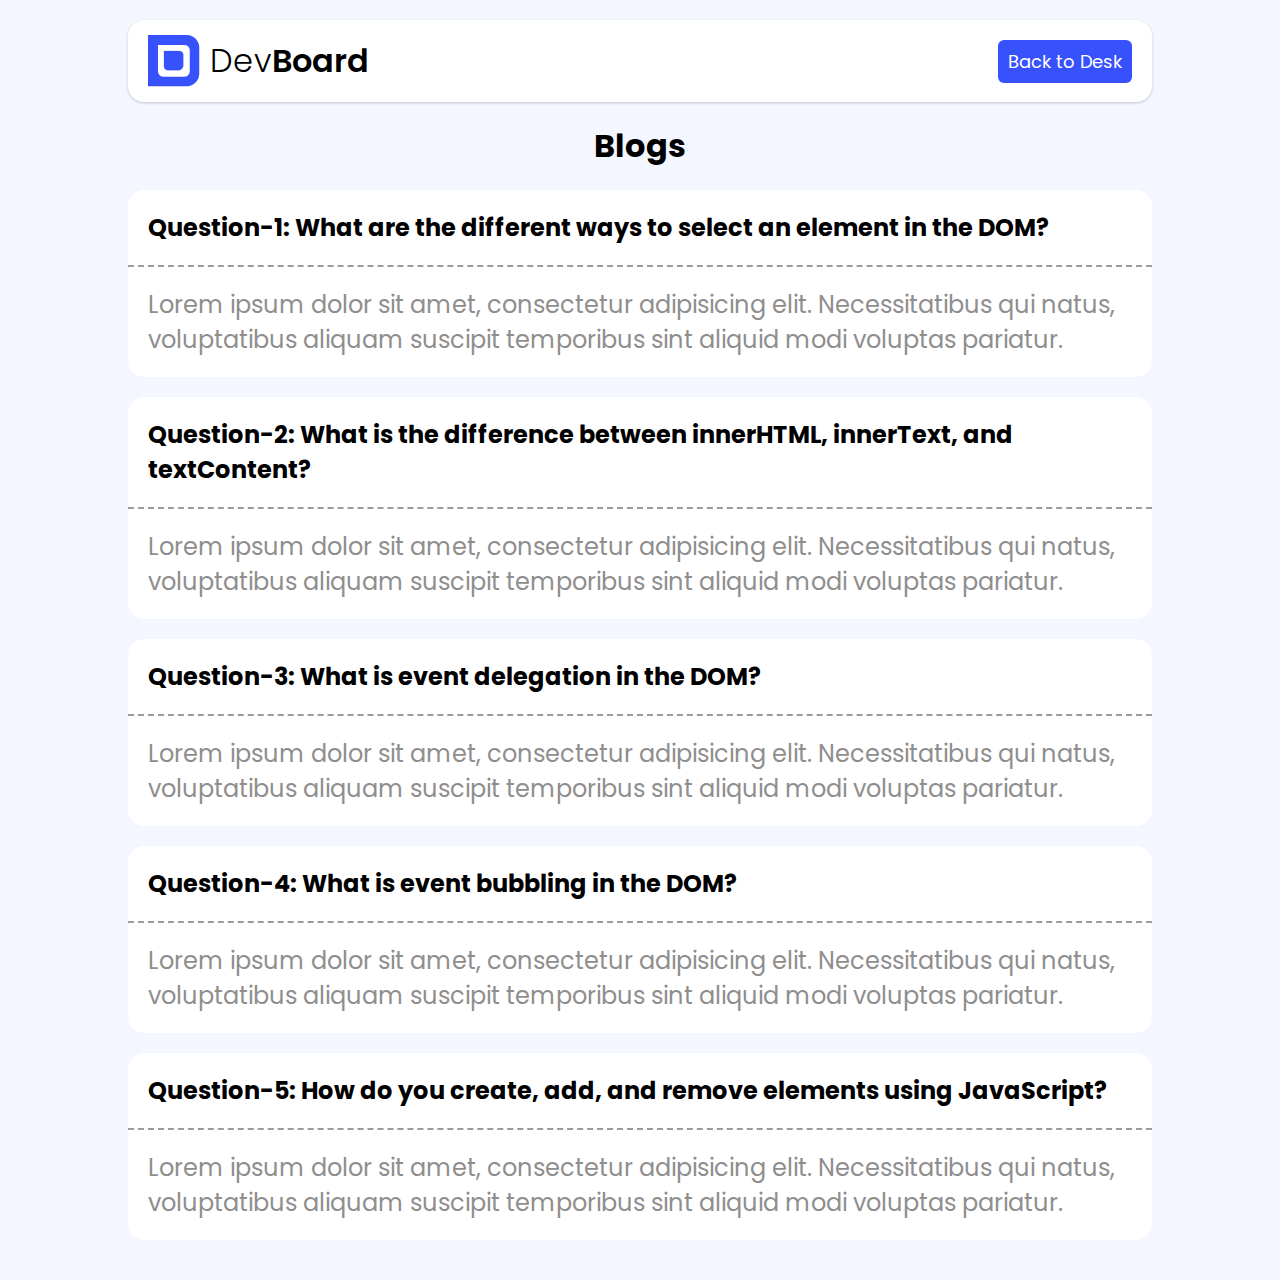
==== blog.html @ c744990e "some New" ====
<!DOCTYPE html>
<html lang="en">
<head>
    <meta charset="UTF-8">
    <meta name="viewport" content="width=device-width, initial-scale=1.0">
    <title>Dev Blogs</title>

    <!-- ___________Css-Link__________ -->
    <link rel="stylesheet" href="./styleSheets/blog.style.css">

    <!-- _____________fav-Icon____________ -->
     <link rel="shortcut icon" href="./assets/logo.png" type="image/x-icon">
</head>
<body>

    <div class="body-content">
        <!-- _________________Header_________________ -->

        <header class="head-contetn">
            <div class="logo">
                <img src="./assets/logo.png" alt="">
                <h1 class="text-logo">Dev<span class="bold-logo">Board</span></h1>
            </div>

            <div class="right-content">
                <button id="backBtn" class="back-btn" type="button">Back to Desk</button>
            </div>
        </header>

        <!-- _______________main______________ -->

        <main>
            <h1 class="main-heading">Blogs</h1>
            <div class="questions">
                <div class="qbox qbox-1">
                    <div class="question">
                        <h2>Question-1: What are the different ways to select an element in the DOM?</h2>
                    </div>
                    <div class="answer">
                        <p class="answer-text">Lorem ipsum dolor sit amet, consectetur adipisicing elit. Necessitatibus qui natus, voluptatibus aliquam suscipit temporibus sint aliquid modi voluptas pariatur.</p>
                    </div>
                </div>

                <div class="qbox qbox-2">
                    <div class="question">
                        <h2>Question-2: What is the difference between innerHTML, innerText, and textContent?</h2>
                    </div>
                    <div class="answer">
                        <p class="answer-text">Lorem ipsum dolor sit amet, consectetur adipisicing elit. Necessitatibus qui natus, voluptatibus aliquam suscipit temporibus sint aliquid modi voluptas pariatur.</p>
                    </div>
                </div>

                <div class="qbox qbox-3">
                    <div class="question">
                        <h2>Question-3: What is event delegation in the DOM?</h2>
                    </div>
                    <div class="answer">
                        <p class="answer-text">Lorem ipsum dolor sit amet, consectetur adipisicing elit. Necessitatibus qui natus, voluptatibus aliquam suscipit temporibus sint aliquid modi voluptas pariatur.</p>
                    </div>
                </div>

                <div class="qbox qbox-4">
                    <div class="question">
                        <h2>Question-4: What is event bubbling in the DOM? </h2>
                    </div>
                    <div class="answer">
                        <p class="answer-text">Lorem ipsum dolor sit amet, consectetur adipisicing elit. Necessitatibus qui natus, voluptatibus aliquam suscipit temporibus sint aliquid modi voluptas pariatur.</p>
                    </div>
                </div>

                <div class="qbox qbox-5">
                    <div class="question">
                        <h2>Question-5: How do you create, add, and remove elements using JavaScript?</h2>
                    </div>
                    <div class="answer">
                        <p class="answer-text">Lorem ipsum dolor sit amet, consectetur adipisicing elit. Necessitatibus qui natus, voluptatibus aliquam suscipit temporibus sint aliquid modi voluptas pariatur.</p>
                    </div>
                </div>
            </div>
        </main>

        <script src="./Js/script.js"></script>
    </div>
</body>
</html>
---- styleSheets/blog.style.css ----
@import url('https://fonts.googleapis.com/css2?family=Poppins:ital,wght@0,100;0,200;0,300;0,400;0,500;0,600;0,700;0,800;0,900;1,100;1,200;1,300;1,400;1,500;1,600;1,700;1,800;1,900&display=swap');

*{
    padding: 0;
    margin: 0;
    box-sizing: border-box;
    font-family: "Poppins", serif;;
}

:root{
    --main-color: #3752FD;
    --bg-color: #F4F7FF;
}

body{
    width: 100%;
    height: fit-content;
    background: var(--bg-color);
}

.body-content{
    width: 80%;
    margin: auto;
}

/* ___________Header___________ */

.head-contetn{
    width: 100%;
    height: fit-content;
    background-color: #fff;
    box-shadow: 0px 1px 3px rgb(0, 0, 0, 0.2);
    border-radius: 16px;
    padding: 15px 20px;
    display: flex;
    justify-content: space-between;
    align-items: center;
    margin-top: 20px;
}

.logo{
    display: flex;
    align-items: center;
    gap: 10px;
}

.text-logo{
    font-weight: 300;
}

.bold-logo{
    font-weight: 600;
}

.back-btn{
    background: var(--main-color);
    padding: 8px 10px;
    border:  none;
    color: #fff;
    border-radius: 6px;
    font-size: 18px;
    cursor: pointer;
}

/* ___________________main_______________ */

.main-heading{
    text-align: center;
    margin: 20px 0;
}

.questions{
    display: flex;
    flex-direction: column;
    justify-content: center;
    gap: 20px;
    margin-bottom: 40px;
}

.qbox{
    background: #fff;
    border-radius: 16px;
}

.question{
    border-bottom: 2px dashed rgb(155, 155, 155);
}

h2, .answer-text{
    padding: 20px;
}

.answer-text{
    font-size: 24px;
    color: #8f8e8e;
}
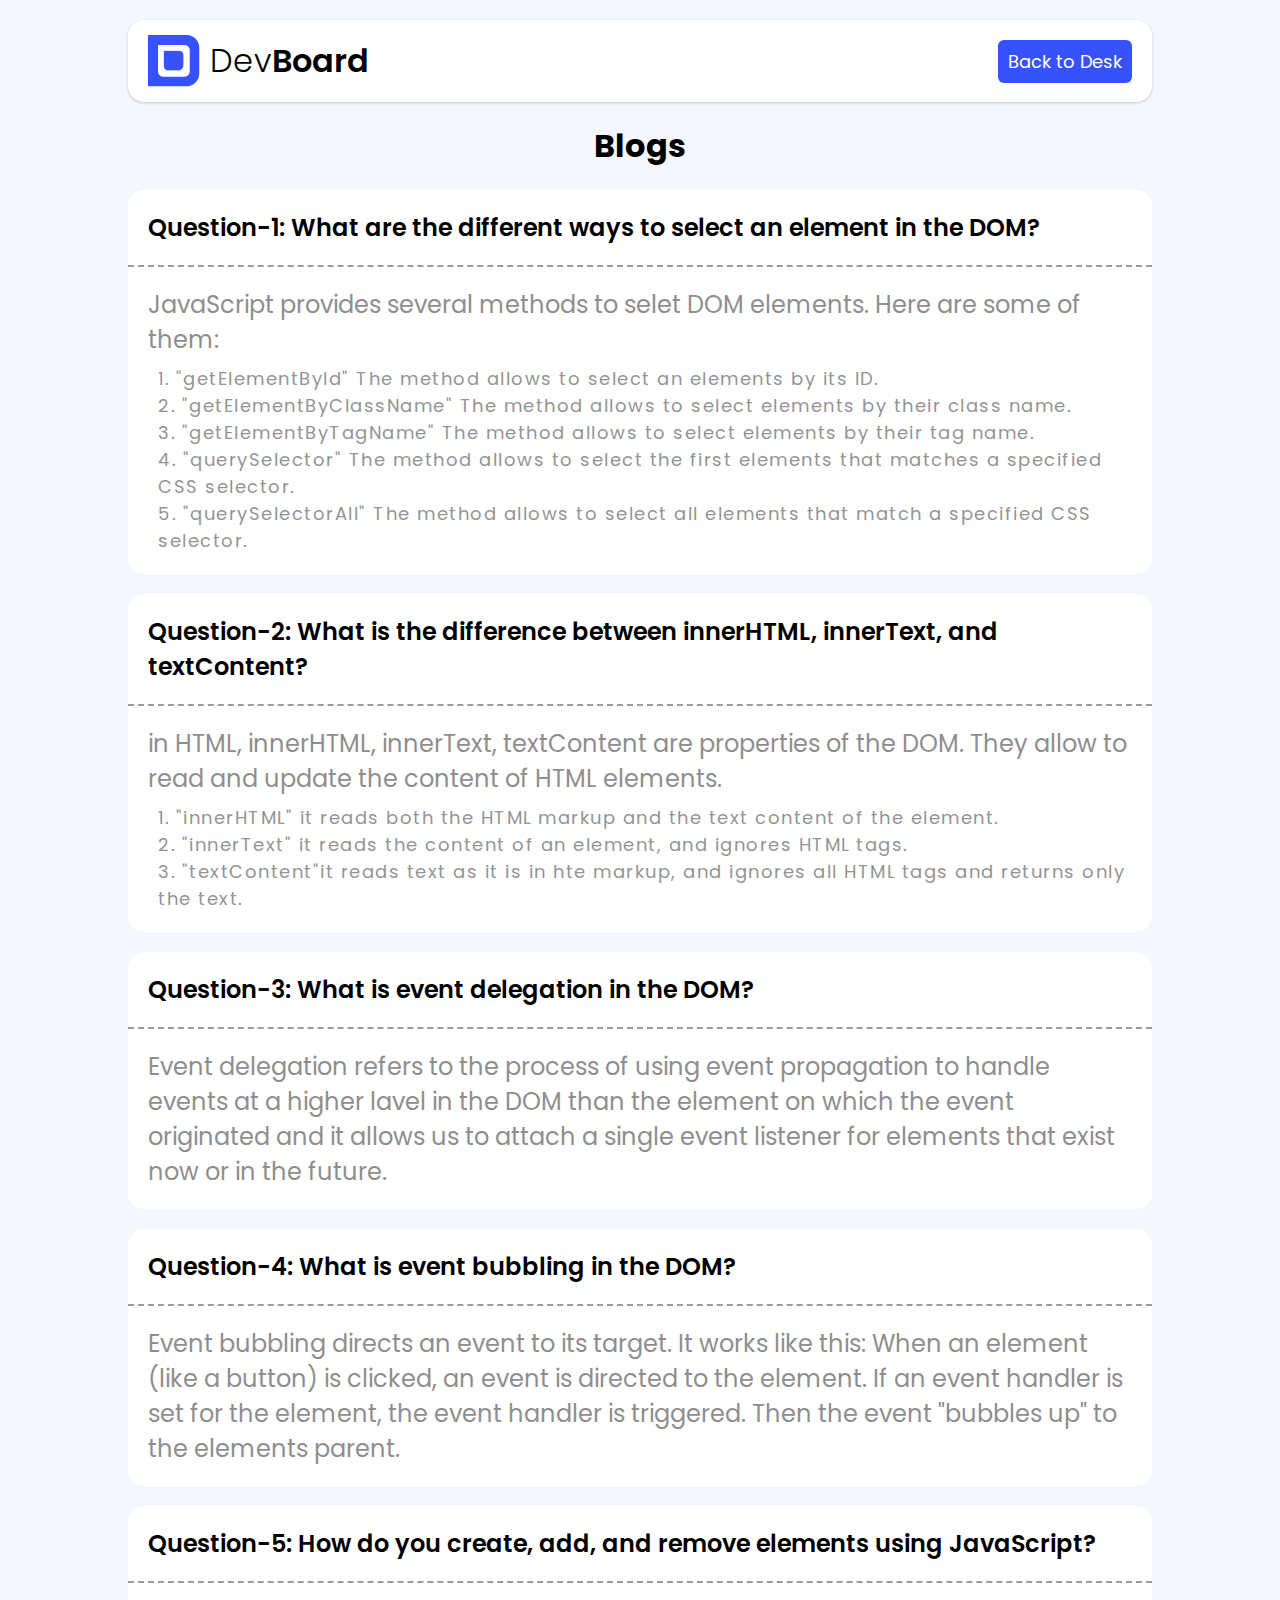
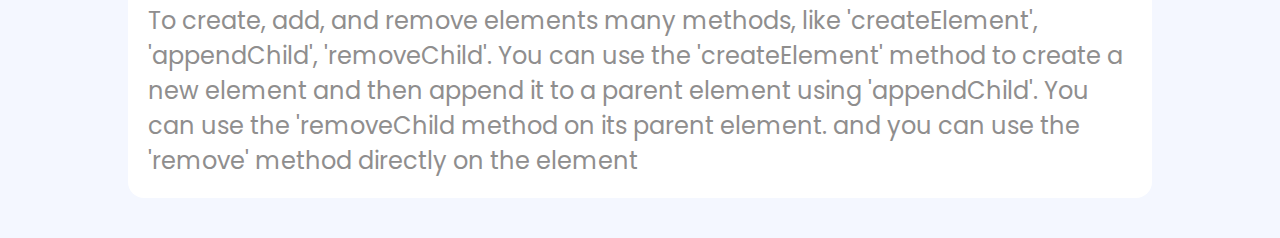
==== commit 57dff6ba: "blog page added" ====
--- a/blog.html
+++ b/blog.html
@@ -37,7 +37,16 @@
                         <h2>Question-1: What are the different ways to select an element in the DOM?</h2>
                     </div>
                     <div class="answer">
-                        <p class="answer-text">Lorem ipsum dolor sit amet, consectetur adipisicing elit. Necessitatibus qui natus, voluptatibus aliquam suscipit temporibus sint aliquid modi voluptas pariatur.</p>
+                        <p class="answer-text">JavaScript provides several methods to selet DOM elements. Here are some of them:
+                        </p>
+                        <ul class="some">
+                            <li class="list">1. "getElementById" The method allows to select an elements by its ID.</li>
+                            <li class="list">2. "getElementByClassName" The method allows to select elements by their class name.</li>
+                            <li class="list">3. "getElementByTagName" The method allows to select elements by their tag name.</li>
+                            <li class="list">4. "querySelector" The method allows to select the first elements that matches a specified CSS selector.</li>
+                            <li class="list">5. "querySelectorAll" The method allows to select all elements that match a specified CSS selector.</li>
+                            
+                        </ul>
                     </div>
                 </div>
 
@@ -46,7 +55,12 @@
                         <h2>Question-2: What is the difference between innerHTML, innerText, and textContent?</h2>
                     </div>
                     <div class="answer">
-                        <p class="answer-text">Lorem ipsum dolor sit amet, consectetur adipisicing elit. Necessitatibus qui natus, voluptatibus aliquam suscipit temporibus sint aliquid modi voluptas pariatur.</p>
+                        <p class="answer-text">in HTML, innerHTML, innerText, textContent are properties of the DOM. They allow to read and update the content of HTML elements.</p>
+                        <ul class="some">
+                            <li>1. "innerHTML" it reads both the HTML markup and the text content of the element.</li> 
+                            <li>2. "innerText" it reads the content of an element, and ignores HTML tags.</li>
+                            <li>3. "textContent"it reads text as it is in hte markup, and ignores all HTML tags and returns only the text.</li>
+                        </ul>
                     </div>
                 </div>
 
@@ -55,7 +69,7 @@
                         <h2>Question-3: What is event delegation in the DOM?</h2>
                     </div>
                     <div class="answer">
-                        <p class="answer-text">Lorem ipsum dolor sit amet, consectetur adipisicing elit. Necessitatibus qui natus, voluptatibus aliquam suscipit temporibus sint aliquid modi voluptas pariatur.</p>
+                        <p class="answer-text">Event delegation refers to the process of using event propagation to handle events at a higher lavel in the DOM than the element on which the event originated and it allows us to attach a single event listener for elements that exist now or in the future.</p>
                     </div>
                 </div>
 
@@ -64,7 +78,7 @@
                         <h2>Question-4: What is event bubbling in the DOM? </h2>
                     </div>
                     <div class="answer">
-                        <p class="answer-text">Lorem ipsum dolor sit amet, consectetur adipisicing elit. Necessitatibus qui natus, voluptatibus aliquam suscipit temporibus sint aliquid modi voluptas pariatur.</p>
+                        <p class="answer-text">Event bubbling directs an event to its target. It works like this: When an element (like a button) is clicked, an event is directed to the element. If an event handler is set for the element, the event handler is triggered. Then the event "bubbles up" to the elements parent.</p>
                     </div>
                 </div>
 
@@ -73,7 +87,7 @@
                         <h2>Question-5: How do you create, add, and remove elements using JavaScript?</h2>
                     </div>
                     <div class="answer">
-                        <p class="answer-text">Lorem ipsum dolor sit amet, consectetur adipisicing elit. Necessitatibus qui natus, voluptatibus aliquam suscipit temporibus sint aliquid modi voluptas pariatur.</p>
+                        <p class="answer-text">To create, add, and remove elements many methods, like 'createElement', 'appendChild', 'removeChild'. You can use the 'createElement' method to create a new element and then append it to a parent element using 'appendChild'. You can use the 'removeChild method on its parent element. and you can use the 'remove' method directly on the element</p>
                     </div>
                 </div>
             </div>
--- a/styleSheets/blog.style.css
+++ b/styleSheets/blog.style.css
@@ -4,7 +4,9 @@
     padding: 0;
     margin: 0;
     box-sizing: border-box;
-    font-family: "Poppins", serif;;
+    font-family: "Poppins", serif;
+    text-decoration: none;
+    list-style-type: none;
 }
 
 :root{
@@ -86,11 +88,23 @@
     border-bottom: 2px dashed rgb(155, 155, 155);
 }
 
-h2, .answer-text{
+h2{
+    font-weight: 550;
+}
+
+h2, .answer{
     padding: 20px;
 }
 
 .answer-text{
     font-size: 24px;
     color: #8f8e8e;
+}
+
+.some{
+    font-size: 18px;
+    padding-left: 10px;
+    padding-top: 8px;
+    color: #949494;
+    letter-spacing: 1.5px;
 }